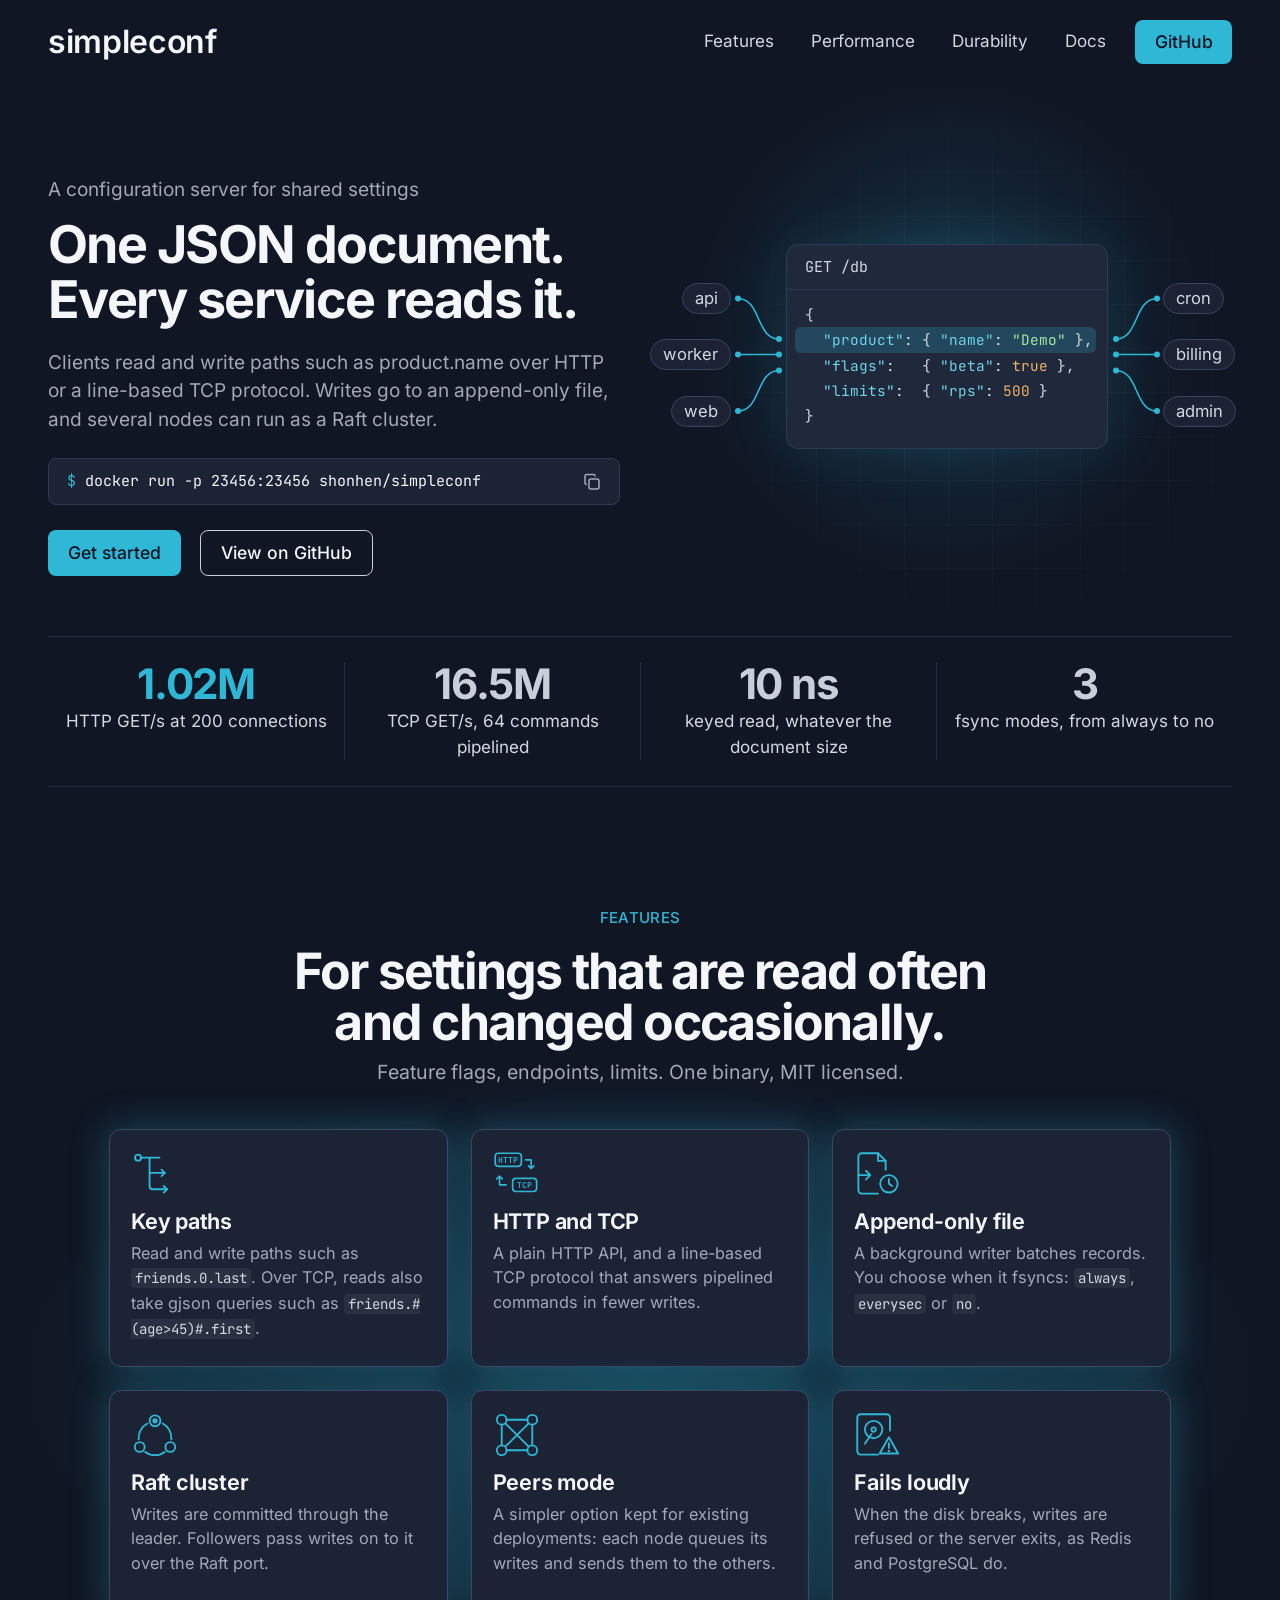
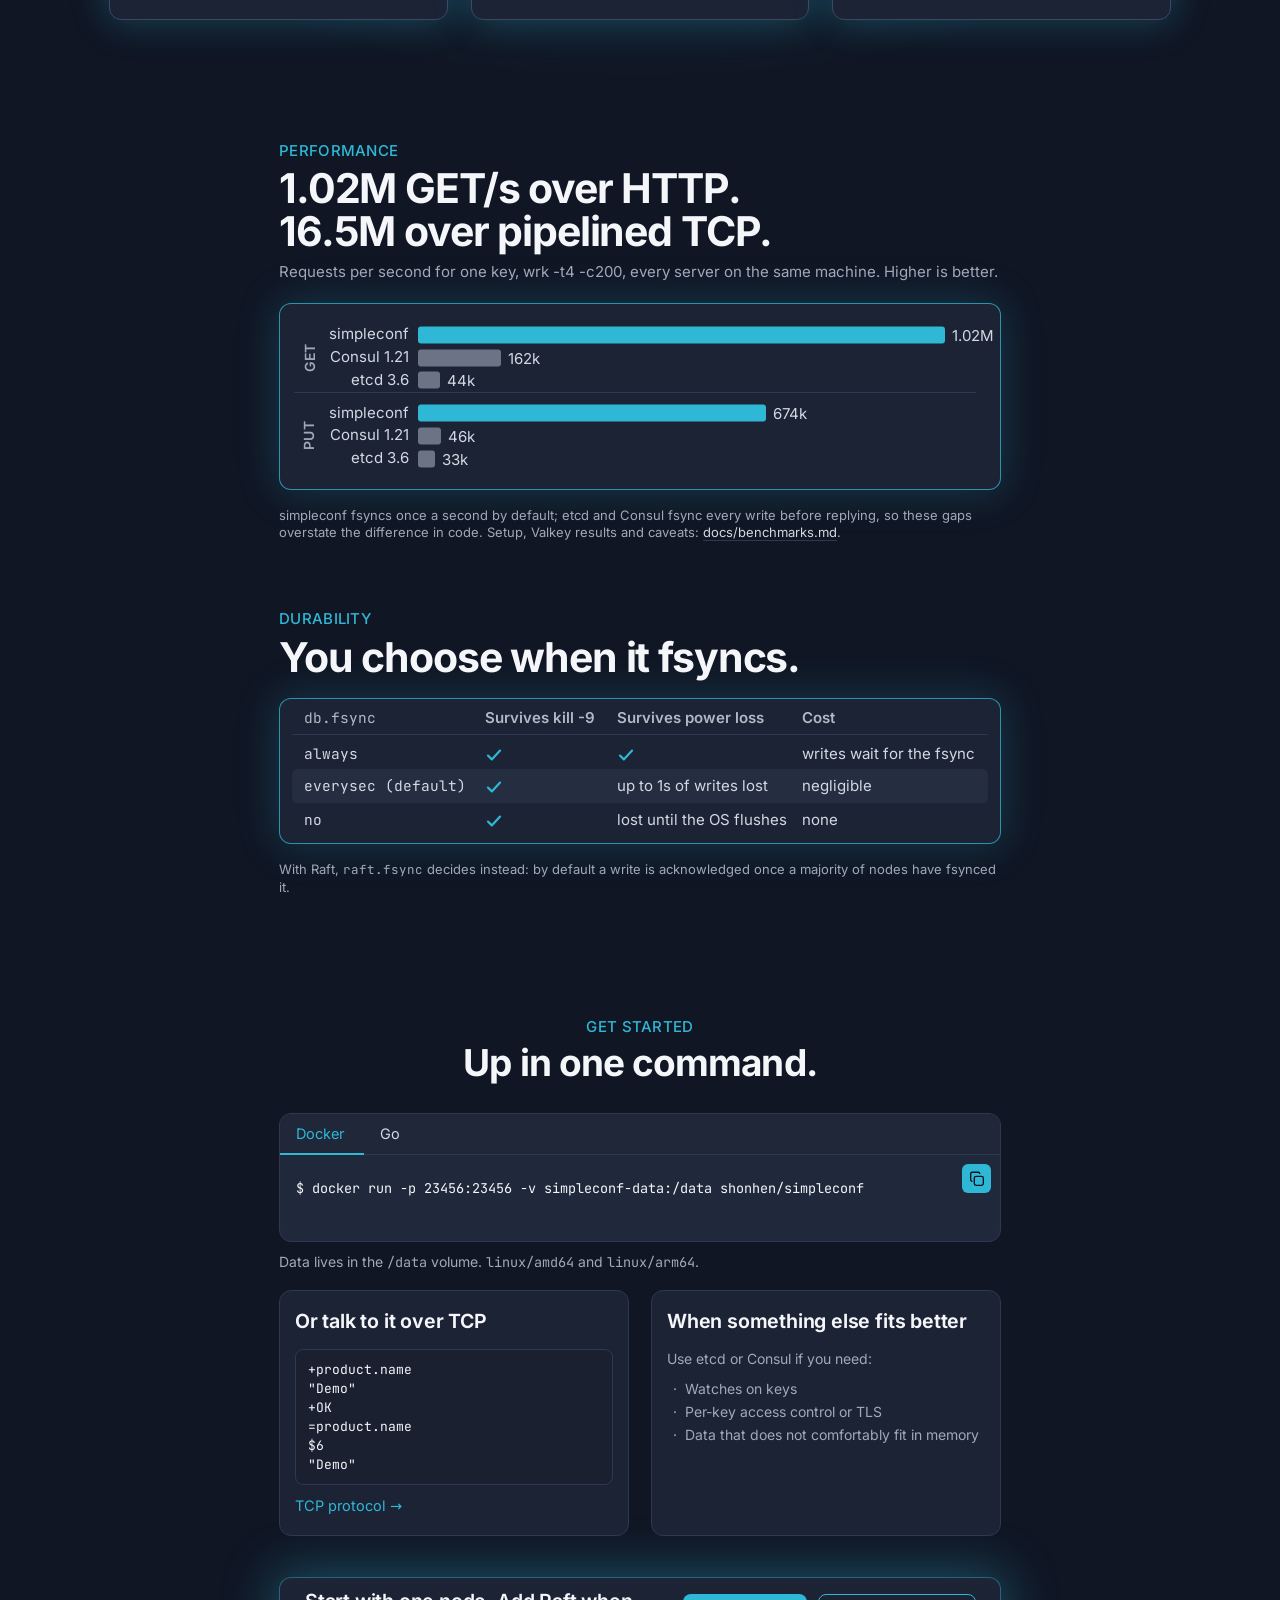
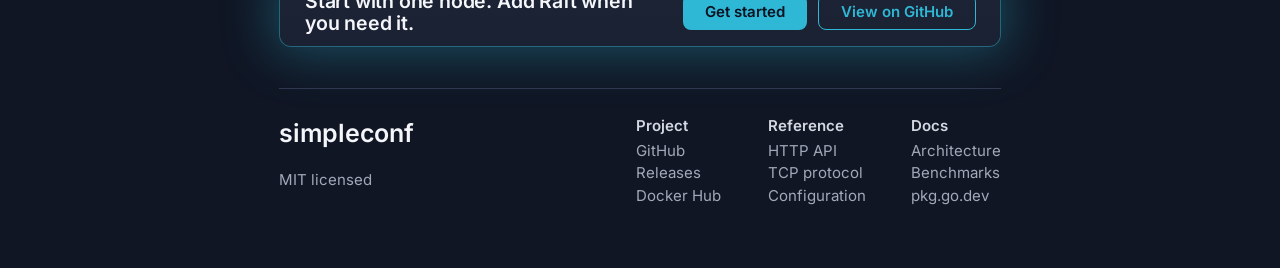
==== site/index.html @ 0ac065d5 "docs: add a project site on GitHub Pages site/ holds a static landing page: a hero showing services " ====
<!doctype html>
<html lang="en">
<head>
<meta charset="utf-8">
<meta name="viewport" content="width=device-width, initial-scale=1">
<title>simpleconf: one JSON document every service reads</title>
<meta name="description" content="A configuration server in Go. It holds one JSON document that clients read and write by key path over HTTP or a line-based TCP protocol, with an append-only file and an optional Raft cluster.">
<link rel="canonical" href="https://shaunlee.github.io/simpleconf/">
<meta property="og:type" content="website">
<meta property="og:title" content="simpleconf: one JSON document every service reads">
<meta property="og:description" content="A configuration server in Go: one JSON document, read and written by key path over HTTP or TCP.">
<meta property="og:url" content="https://shaunlee.github.io/simpleconf/">
<meta name="twitter:card" content="summary">
<meta name="theme-color" content="#101624">
<meta name="color-scheme" content="dark">
<link rel="icon" href="favicon.svg" type="image/svg+xml">
<link rel="preload" href="fonts/inter-latin-var.woff2" as="font" type="font/woff2" crossorigin>
<link rel="stylesheet" href="style.css">
</head>
<body>

<svg width="0" height="0" style="position:absolute" aria-hidden="true">
  <symbol id="copy" viewBox="0 0 20 20">
    <rect x="7" y="7" width="10" height="10" rx="2" fill="none" stroke="currentColor" stroke-width="1.5"/>
    <path d="M13 4.5V4a1.5 1.5 0 0 0-1.5-1.5h-7A1.5 1.5 0 0 0 3 4v7a1.5 1.5 0 0 0 1.5 1.5H5" fill="none" stroke="currentColor" stroke-width="1.5"/>
  </symbol>
  <symbol id="check" viewBox="0 0 20 20">
    <path d="m4.5 10.5 3.5 3.5 7.5-8" fill="none" stroke="currentColor" stroke-width="2" stroke-linecap="round" stroke-linejoin="round"/>
  </symbol>
</svg>

<header class="nav">
  <div class="container nav-inner">
    <a class="brand" href="./">simpleconf</a>
    <nav aria-label="Main">
      <a href="#features">Features</a>
      <a href="#performance">Performance</a>
      <a href="#durability">Durability</a>
      <a href="https://github.com/shaunlee/simpleconf#readme">Docs</a>
      <a class="btn btn-primary btn-sm" href="https://github.com/shaunlee/simpleconf">GitHub</a>
    </nav>
  </div>
</header>

<main>

<section class="hero">
  <div class="hero-grid" aria-hidden="true"></div>
  <div class="container hero-inner">
    <div class="hero-copy">
      <p class="hero-eyebrow">A configuration server for shared settings</p>
      <h1>One JSON document.<br>Every service reads it.</h1>
      <p class="hero-lede">Clients read and write paths such as product.name over HTTP or a line-based TCP protocol. Writes go to an append-only file, and several nodes can run as a Raft cluster.</p>
      <div class="chip">
        <code><span class="prompt">$</span> <span id="cmd-run">docker run -p 23456:23456 shonhen/simpleconf</span></code>
        <button class="copy" type="button" data-copy="cmd-run" aria-label="Copy the docker command"><svg><use href="#copy"/></svg></button>
      </div>
      <div class="actions">
        <a class="btn btn-primary" href="#get-started">Get started</a>
        <a class="btn btn-secondary" href="https://github.com/shaunlee/simpleconf">View on GitHub</a>
      </div>
    </div>

    <div class="doc-visual" role="img" aria-label="Six services, api, worker, web, cron, billing and admin, all reading the same JSON document returned by GET /db">
      <svg class="wires" viewBox="0 0 569 240" aria-hidden="true">
        <g fill="none" stroke="currentColor" stroke-width="1.6">
          <path d="M75 69.5C98 69.5 93 110 116 110"/>
          <path d="M75 125.5H116"/>
          <path d="M75 182C98 182 93 141.5 116 141.5"/>
          <path d="M494 69.5C471 69.5 476 110 453 110"/>
          <path d="M494 125.5H453"/>
          <path d="M494 182C471 182 476 141.5 453 141.5"/>
        </g>
        <g fill="currentColor">
          <circle cx="75" cy="69.5" r="3"/><circle cx="75" cy="125.5" r="3"/><circle cx="75" cy="182" r="3"/>
          <circle cx="116" cy="110" r="3"/><circle cx="116" cy="125.5" r="3"/><circle cx="116" cy="141.5" r="3"/>
          <circle cx="494" cy="69.5" r="3"/><circle cx="494" cy="125.5" r="3"/><circle cx="494" cy="182" r="3"/>
          <circle cx="453" cy="110" r="3"/><circle cx="453" cy="125.5" r="3"/><circle cx="453" cy="141.5" r="3"/>
        </g>
      </svg>
      <div class="doc" aria-hidden="true">
        <div class="doc-title">GET /db</div>
<pre class="doc-body">{
<span class="hl">  <span class="k">"product"</span>: { <span class="k">"name"</span>: <span class="s">"Demo"</span> },</span>
  <span class="k">"flags"</span>:   { <span class="k">"beta"</span>: <span class="n">true</span> },
  <span class="k">"limits"</span>:  { <span class="k">"rps"</span>: <span class="n">500</span> }
}</pre>
      </div>
      <span class="pill l" style="top:54px" aria-hidden="true">api</span>
      <span class="pill l" style="top:110px" aria-hidden="true">worker</span>
      <span class="pill l" style="top:166.5px" aria-hidden="true">web</span>
      <span class="pill r" style="top:54px" aria-hidden="true">cron</span>
      <span class="pill r" style="top:110px" aria-hidden="true">billing</span>
      <span class="pill r" style="top:166.5px" aria-hidden="true">admin</span>
    </div>
  </div>
  <div class="container">
    <dl class="stats">
      <div><dt class="accent">1.02M</dt><dd>HTTP GET/s at 200 connections</dd></div>
      <div><dt>16.5M</dt><dd>TCP GET/s, 64 commands pipelined</dd></div>
      <div><dt>10 ns</dt><dd>keyed read, whatever the document size</dd></div>
      <div><dt>3</dt><dd>fsync modes, from always to no</dd></div>
    </dl>
  </div>
</section>

<section class="section" id="features">
  <div class="container wide">
    <header class="section-head center">
      <p class="eyebrow">Features</p>
      <h2>For settings that are read often<br>and changed occasionally.</h2>
      <p class="sub">Feature flags, endpoints, limits. One binary, MIT licensed.</p>
    </header>
    <ul class="features">
      <li class="card">
        <svg class="icon" viewBox="0 0 44 44" aria-hidden="true"><g fill="none" stroke="currentColor" stroke-width="1.7" stroke-linecap="round" stroke-linejoin="round"><circle cx="6.5" cy="7" r="2.8"/><path d="M9.3 7H26M17 7v26c0 2 1 3 3 3h13M17 21h14"/><path d="m28 18 3 3-3 3M30 33l3 3-3 3"/></g></svg>
        <h3>Key paths</h3>
        <p>Read and write paths such as <code>friends.0.last</code>. Over TCP, reads also take gjson queries such as <code>friends.#(age&gt;45)#.first</code>.</p>
      </li>
      <li class="card">
        <svg class="icon" viewBox="0 0 44 44" aria-hidden="true"><g fill="none" stroke="currentColor" stroke-width="1.5" stroke-linecap="round" stroke-linejoin="round"><rect x="2" y="3" width="24" height="12" rx="3"/><rect x="18" y="26" width="22" height="12" rx="3"/><path d="M30 9h5v8M32.5 14.5 35 17l2.5-2.5M12 32H6v-8M3.5 26.5 6 24l2.5 2.5"/></g><g fill="currentColor" font-family="JetBrains Mono, monospace" font-size="7.4" font-weight="600" text-anchor="middle"><text x="14" y="11.7">HTTP</text><text x="29" y="34.7">TCP</text></g></svg>
        <h3>HTTP and TCP</h3>
        <p>A plain HTTP API, and a line-based TCP protocol that answers pipelined commands in fewer writes.</p>
      </li>
      <li class="card">
        <svg class="icon" viewBox="0 0 44 44" aria-hidden="true"><g fill="none" stroke="currentColor" stroke-width="1.7" stroke-linecap="round" stroke-linejoin="round"><path d="M22 40H7a3 3 0 0 1-3-3V6a3 3 0 0 1 3-3h15l7 7v8"/><path d="M22 3v7h7"/><path d="M4 23h11M11 19l4 4-4 4"/><circle cx="32" cy="31" r="8"/><path d="M32 26.5V31l3 2"/></g></svg>
        <h3>Append-only file</h3>
        <p>A background writer batches records. You choose when it fsyncs: <code>always</code>, <code>everysec</code> or <code>no</code>.</p>
      </li>
      <li class="card">
        <svg class="icon" viewBox="0 0 44 44" aria-hidden="true"><g fill="none" stroke="currentColor" stroke-width="1.7" stroke-linecap="round" stroke-linejoin="round"><circle cx="22" cy="9" r="5"/><circle cx="8" cy="33" r="4.5"/><circle cx="36" cy="33" r="4.5"/><path d="M15 11.5A15 15 0 0 0 7 26M29 11.5A15 15 0 0 1 37 26M13 37.5a15 15 0 0 0 18 0"/></g><circle cx="22" cy="9" r="2.4" fill="currentColor"/></svg>
        <h3>Raft cluster</h3>
        <p>Writes are committed through the leader. Followers pass writes on to it over the Raft port.</p>
      </li>
      <li class="card">
        <svg class="icon" viewBox="0 0 44 44" aria-hidden="true"><g fill="none" stroke="currentColor" stroke-width="1.7" stroke-linecap="round" stroke-linejoin="round"><circle cx="8" cy="8" r="4.5"/><circle cx="36" cy="8" r="4.5"/><circle cx="8" cy="36" r="4.5"/><circle cx="36" cy="36" r="4.5"/><path d="M12.5 8h19M12.5 36h19M8 12.5v19M36 12.5v19M11.5 11.5l21 21M32.5 11.5l-21 21"/></g></svg>
        <h3>Peers mode</h3>
        <p>A simpler option kept for existing deployments: each node queues its writes and sends them to the others.</p>
      </li>
      <li class="card">
        <svg class="icon" viewBox="0 0 44 44" aria-hidden="true"><g fill="none" stroke="currentColor" stroke-width="1.7" stroke-linecap="round" stroke-linejoin="round"><path d="M22 40H6a3 3 0 0 1-3-3V6a3 3 0 0 1 3-3h24a3 3 0 0 1 3 3v12"/><circle cx="18" cy="17" r="8"/><circle cx="18" cy="17" r="2"/><path d="m16 21-6 9"/><path d="M32 24 23.5 39h17Z"/><path d="M32 29.5v4.5"/></g><circle cx="32" cy="36.6" r="1.1" fill="currentColor"/></svg>
        <h3>Fails loudly</h3>
        <p>When the disk breaks, writes are refused or the server exits, as Redis and PostgreSQL do.</p>
      </li>
    </ul>
  </div>
</section>

<section class="section" id="performance">
  <div class="container narrow">
    <header class="section-head">
      <p class="eyebrow">Performance</p>
      <h2>1.02M GET/s over HTTP.<br>16.5M over pipelined TCP.</h2>
      <p class="sub">Requests per second for one key, wrk -t4 -c200, every server on the same machine. Higher is better.</p>
    </header>
    <figure class="chart">
      <table class="bars">
        <caption class="sr-only">HTTP requests per second for one key, wrk -t4 -c200</caption>
        <thead class="sr-only"><tr><th>Operation</th><th>Server</th><th>Requests per second</th></tr></thead>
        <tbody>
          <tr style="--v:1020"><th class="group" rowspan="3" scope="rowgroup"><span>GET</span></th><th scope="row">simpleconf</th><td class="track"><span class="bar ours"></span><span class="val">1.02M</span></td></tr>
          <tr style="--v:162"><th scope="row">Consul 1.21</th><td class="track"><span class="bar"></span><span class="val">162k</span></td></tr>
          <tr style="--v:44"><th scope="row">etcd 3.6</th><td class="track"><span class="bar"></span><span class="val">44k</span></td></tr>
        </tbody>
        <tbody>
          <tr style="--v:674"><th class="group" rowspan="3" scope="rowgroup"><span>PUT</span></th><th scope="row">simpleconf</th><td class="track"><span class="bar ours"></span><span class="val">674k</span></td></tr>
          <tr style="--v:46"><th scope="row">Consul 1.21</th><td class="track"><span class="bar"></span><span class="val">46k</span></td></tr>
          <tr style="--v:33"><th scope="row">etcd 3.6</th><td class="track"><span class="bar"></span><span class="val">33k</span></td></tr>
        </tbody>
      </table>
    </figure>
    <p class="footnote">simpleconf fsyncs once a second by default; etcd and Consul fsync every write before replying, so these gaps overstate the difference in code. Setup, Valkey results and caveats: <a href="https://github.com/shaunlee/simpleconf/blob/main/docs/benchmarks.md">docs/benchmarks.md</a>.</p>
  </div>
</section>

<section class="section" id="durability">
  <div class="container narrow">
    <header class="section-head">
      <p class="eyebrow">Durability</p>
      <h2>You choose when it fsyncs.</h2>
    </header>
    <div class="fsync-wrap">
      <table class="fsync">
        <colgroup><col style="width:26%"><col style="width:19%"><col style="width:26.5%"><col></colgroup>
        <thead><tr><th scope="col"><code>db.fsync</code></th><th scope="col">Survives kill -9</th><th scope="col">Survives power loss</th><th scope="col">Cost</th></tr></thead>
        <tbody>
          <tr><th scope="row"><code>always</code></th><td><svg class="tick" role="img" aria-label="yes"><use href="#check"/></svg></td><td><svg class="tick" role="img" aria-label="yes"><use href="#check"/></svg></td><td>writes wait for the fsync</td></tr>
          <tr class="default"><th scope="row"><code>everysec (default)</code></th><td><svg class="tick" role="img" aria-label="yes"><use href="#check"/></svg></td><td>up to 1s of writes lost</td><td>negligible</td></tr>
          <tr><th scope="row"><code>no</code></th><td><svg class="tick" role="img" aria-label="yes"><use href="#check"/></svg></td><td>lost until the OS flushes</td><td>none</td></tr>
        </tbody>
      </table>
    </div>
    <p class="footnote">With Raft, <code>raft.fsync</code> decides instead: by default a write is acknowledged once a majority of nodes have fsynced it.</p>
  </div>
</section>

<section class="section" id="get-started">
  <div class="container narrow">
    <header class="section-head center">
      <p class="eyebrow">Get started</p>
      <h2>Up in one command.</h2>
    </header>

    <div class="code-panel" data-tabs>
      <div class="tabs" role="tablist" aria-label="Install method">
        <button role="tab" type="button" id="tab-docker" aria-controls="pane-docker" aria-selected="true">Docker</button>
        <button role="tab" type="button" id="tab-go" aria-controls="pane-go" aria-selected="false" tabindex="-1">Go</button>
      </div>
      <button class="copy copy-solid" type="button" data-copy-active aria-label="Copy the commands"><svg><use href="#copy"/></svg></button>
      <div class="pane" role="tabpanel" id="pane-docker" aria-labelledby="tab-docker">
<pre><code data-cmd>$ docker run -p 23456:23456 -v simpleconf-data:/data shonhen/simpleconf</code></pre>
      </div>
      <div class="pane" role="tabpanel" id="pane-go" aria-labelledby="tab-go" hidden>
<pre><code data-cmd>$ go install github.com/shaunlee/simpleconf/cmd/simpleconf@latest
$ DB_DIR=./data simpleconf</code></pre>
      </div>
    </div>
    <p class="panel-note" data-note="pane-docker">Data lives in the <code>/data</code> volume. <code>linux/amd64</code> and <code>linux/arm64</code>.</p>
    <p class="panel-note" data-note="pane-go" hidden>Go 1.25 or later. HTTP listens on <code>:23456</code>.</p>

    <div class="pair">
      <div class="card card-flat">
        <h3>Or talk to it over TCP</h3>
<pre class="snippet" aria-label="A TCP session: set product.name to Demo, then read it back">+product.name
"Demo"
+OK
=product.name
$6
"Demo"</pre>
        <a class="link" href="https://github.com/shaunlee/simpleconf#tcp-protocol">TCP protocol <span aria-hidden="true">→</span></a>
      </div>
      <div class="card card-flat">
        <h3>When something else fits better</h3>
        <p>Use etcd or Consul if you need:</p>
        <ul class="dots">
          <li>Watches on keys</li>
          <li>Per-key access control or TLS</li>
          <li>Data that does not comfortably fit in memory</li>
        </ul>
      </div>
    </div>

    <div class="cta">
      <h2>Start with one node. Add Raft when you need it.</h2>
      <div class="actions">
        <a class="btn btn-primary" href="#get-started">Get started</a>
        <a class="btn btn-outline" href="https://github.com/shaunlee/simpleconf">View on GitHub</a>
      </div>
    </div>
  </div>
</section>

</main>

<footer class="footer">
  <div class="container narrow"><div class="footer-inner">
    <div class="footer-brand">
      <a class="brand" href="./">simpleconf</a>
      <p>MIT licensed</p>
    </div>
    <nav class="footer-cols" aria-label="Footer">
      <div><h4>Project</h4><a href="https://github.com/shaunlee/simpleconf">GitHub</a><a href="https://github.com/shaunlee/simpleconf/releases">Releases</a><a href="https://hub.docker.com/r/shonhen/simpleconf">Docker Hub</a></div>
      <div><h4>Reference</h4><a href="https://github.com/shaunlee/simpleconf#http-api">HTTP API</a><a href="https://github.com/shaunlee/simpleconf#tcp-protocol">TCP protocol</a><a href="https://github.com/shaunlee/simpleconf#configuration">Configuration</a></div>
      <div><h4>Docs</h4><a href="https://github.com/shaunlee/simpleconf/blob/main/docs/ARCHITECTURE.md">Architecture</a><a href="https://github.com/shaunlee/simpleconf/blob/main/docs/benchmarks.md">Benchmarks</a><a href="https://pkg.go.dev/github.com/shaunlee/simpleconf">pkg.go.dev</a></div>
    </nav>
  </div></div>
</footer>

<script>
(() => {
  const copy = async (btn, text) => {
    try { await navigator.clipboard.writeText(text); } catch { return; }
    btn.classList.add('done');
    setTimeout(() => btn.classList.remove('done'), 1200);
  };
  // The leading "$ " is presentation only; copy the commands themselves.
  const commands = el => el.textContent.split('\n').map(l => l.replace(/^\$ /, '')).join('\n').trim();

  document.querySelectorAll('[data-copy]').forEach(btn => btn.addEventListener('click', () =>
    copy(btn, document.getElementById(btn.dataset.copy).textContent)));

  const panel = document.querySelector('[data-tabs]');
  const tabs = [...panel.querySelectorAll('[role=tab]')];
  const select = tab => tabs.forEach(t => {
    const on = t === tab, id = t.getAttribute('aria-controls');
    t.setAttribute('aria-selected', on);
    t.tabIndex = on ? 0 : -1;
    document.getElementById(id).hidden = !on;
    document.querySelector(`[data-note="${id}"]`).hidden = !on;
  });
  tabs.forEach((t, i) => {
    t.addEventListener('click', () => select(t));
    t.addEventListener('keydown', e => {
      const d = e.key === 'ArrowRight' ? 1 : e.key === 'ArrowLeft' ? -1 : 0;
      if (d) { const n = tabs[(i + d + tabs.length) % tabs.length]; n.focus(); select(n); }
    });
  });
  panel.querySelector('[data-copy-active]').addEventListener('click', e =>
    copy(e.currentTarget, commands(panel.querySelector('[role=tabpanel]:not([hidden]) [data-cmd]'))));
})();
</script>
</body>
</html>
---- site/style.css ----
@font-face {
  font-family: "Inter";
  src: url("fonts/inter-latin-var.woff2") format("woff2");
  font-weight: 100 900;
  font-display: swap;
}
@font-face {
  font-family: "JetBrains Mono";
  src: url("fonts/jetbrains-mono-latin-var.woff2") format("woff2");
  font-weight: 100 800;
  font-display: swap;
}

:root {
  --bg: #101624;
  --panel: #1c2335;
  --panel-2: #20283b;
  --line: #232c40;
  --line-strong: #2e3850;
  --fg: #f4f6fa;
  --text: #d3d8e2;
  --muted: #a1a9b8;
  --accent: #2fb8d6;
  --accent-hover: #4cc6e1;
  /* Labels on the accent fill are dark: white on this cyan is only 2.6:1. */
  --on-accent: #0b1220;
  --other-bar: #6b7385;
  --sans: "Inter", system-ui, -apple-system, "Segoe UI", sans-serif;
  --mono: "JetBrains Mono", ui-monospace, "SF Mono", Menlo, monospace;
  --radius: 12px;
}

*, *::before, *::after { box-sizing: border-box; }
html { -webkit-text-size-adjust: 100%; scroll-behavior: smooth; }
body {
  margin: 0;
  background: var(--bg);
  color: var(--text);
  font: 400 17px/1.5 var(--sans);
  -webkit-font-smoothing: antialiased;
  -moz-osx-font-smoothing: grayscale;
}
/* Glows reach past the viewport edge; clip them without creating a scroll container. */
.hero, .section, .footer { overflow-x: clip; }
a { color: inherit; text-decoration: none; }
h1, h2, h3, h4 { color: var(--fg); margin: 0; }
p { margin: 0; }
code, pre { font-family: var(--mono); font-variant-ligatures: none; font-feature-settings: "calt" 0, "liga" 0; }
button { font: inherit; color: inherit; }
:focus-visible { outline: 2px solid var(--accent); outline-offset: 3px; border-radius: 4px; }

.sr-only {
  position: absolute; width: 1px; height: 1px; padding: 0; margin: -1px;
  overflow: hidden; clip: rect(0 0 0 0); white-space: nowrap; border: 0;
}

.container { width: 100%; max-width: calc(1184px + 48px); margin: 0 auto; padding: 0 24px; }
.container.wide { max-width: calc(1062px + 48px); }
.container.narrow { max-width: calc(722px + 48px); }

/* Buttons */
.btn {
  display: inline-flex; align-items: center; justify-content: center;
  height: 46px; padding: 0 20px; border-radius: 8px;
  font-weight: 500; font-size: 17.5px; white-space: nowrap;
  transition: background-color .15s, border-color .15s, color .15s;
}
.btn-sm { height: 44px; padding: 0 19.5px; font-size: 17.5px; }
.btn-primary { background: var(--accent); color: var(--on-accent); }
.btn-primary:hover { background: var(--accent-hover); }
.btn-secondary { color: var(--fg); border: 1px solid #c9ced8; }
.btn-secondary:hover { background: rgba(255,255,255,.06); }
.btn-outline { color: var(--accent); border: 1px solid var(--accent); }
.btn-outline:hover { background: rgba(47,184,214,.1); }

/* Navigation */
.nav { position: relative; z-index: 2; }
.nav-inner { display: flex; align-items: center; justify-content: space-between; height: 84px; }
.brand { color: var(--fg); font-weight: 600; font-size: 32px; letter-spacing: -0.01em; }
.nav nav { display: flex; align-items: center; gap: 37px; }
.nav nav a:not(.btn) { color: var(--text); font-size: 17px; transition: color .15s; }
.nav nav a:not(.btn):hover { color: var(--fg); }
.nav nav .btn { margin-left: -8px; }

/* Hero */
.hero { position: relative; padding-top: 93px; }
.hero-grid {
  position: absolute; inset: 0 0 auto auto; width: 50%; height: 640px; pointer-events: none;
  background-image:
    linear-gradient(to right, rgba(255,255,255,.03) 1px, transparent 1px),
    linear-gradient(to bottom, rgba(255,255,255,.03) 1px, transparent 1px);
  background-size: 44px 44px;
  -webkit-mask-image: radial-gradient(ellipse 70% 65% at 55% 45%, #000 20%, transparent 75%);
          mask-image: radial-gradient(ellipse 70% 65% at 55% 45%, #000 20%, transparent 75%);
}
.hero-inner { position: relative; display: grid; grid-template-columns: minmax(0, 1fr) 569px; gap: 41px; align-items: start; }
.hero-eyebrow { color: var(--muted); font-size: 19px; line-height: 1.4; }
.hero h1 { font-size: 52px; line-height: 55px; font-weight: 700; letter-spacing: -0.03em; margin: 13px 0 22px; }
.hero-lede { color: var(--muted); font-size: 19px; line-height: 28.5px; max-width: 586px; }

.chip {
  display: flex; align-items: center; justify-content: space-between; gap: 16px;
  width: 572px; max-width: 100%; height: 47px; margin-top: 24px; padding: 0 12px 0 18px;
  background: #1c2335; border: 1px solid var(--line-strong); border-radius: 8px;
}
.chip code { font-size: 15px; color: var(--fg); white-space: nowrap; overflow-x: auto; scrollbar-width: none; }
.prompt { color: var(--accent); }
.copy {
  display: inline-grid; place-items: center; width: 30px; height: 30px; padding: 0; flex: none;
  background: none; border: 0; border-radius: 6px; color: var(--muted); cursor: pointer;
}
.copy svg { width: 20px; height: 20px; }
.copy:hover { color: var(--fg); background: rgba(255,255,255,.06); }
.copy.done { color: var(--accent); }
.actions { display: flex; flex-wrap: wrap; gap: 19px; margin-top: 25px; }

/* Hero visual: the document and the services reading it */
.doc-visual { position: relative; width: 569px; height: 240px; margin-top: 52px; color: var(--accent); }
.doc-visual::before {
  content: ""; position: absolute; left: 30px; right: 30px; top: -150px; bottom: -110px; z-index: -1;
  background: radial-gradient(closest-side, rgba(47,184,214,.26), rgba(47,184,214,.07) 60%, transparent);
}
.wires { position: absolute; inset: 0; width: 569px; height: 240px; overflow: visible; }
.doc {
  position: absolute; left: 123px; top: 15px; width: 322px; height: 205px;
  background: var(--panel-2); border: 1px solid #2e3b55; border-radius: var(--radius);
  box-shadow: 0 0 60px rgba(47,184,214,.12);
}
.doc-title { height: 45px; padding: 0 18px; display: flex; align-items: center; font: 400 15px var(--mono); color: var(--text); border-bottom: 1px solid #2b3550; }
.doc-body { margin: 0; padding: 12px 0 0 18px; font-size: 14.4px; line-height: 25.3px; color: var(--text); white-space: pre; }
.doc-body .hl { display: inline-block; margin: 0 0 0 -10px; padding: 0 10px; width: 301px; border-radius: 6px; background: rgba(47,184,214,.22); }
.doc-body .k { color: #6fd3ea; }
.doc-body .s { color: #a5e8a0; }
.doc-body .n { color: #f0b46a; }
.pill {
  position: absolute; height: 31px; padding: 0 12px; display: flex; align-items: center;
  font-size: 16.5px; color: var(--text); background: #1c2233; border: 1px solid #384360; border-radius: 999px;
}
.pill.l { right: calc(569px - 68px); }
.pill.r { left: 500px; }

.stats {
  display: grid; grid-template-columns: repeat(4, 1fr); margin: 60px 0 0;
  border-top: 1px solid var(--line); border-bottom: 1px solid var(--line);
  padding: 26px 0 26px;
}
.stats div { text-align: center; padding: 0 10px; }
.stats div + div { border-left: 1px solid var(--line); }
.stats dt { font-size: 42px; font-weight: 700; line-height: 1; color: #c9cedb; letter-spacing: -0.03em; }
.stats dt.accent { color: var(--accent); }
.stats dd { margin: 3px 0 0; color: var(--text); font-size: 17px; line-height: 26px; }

/* Sections */
.section { padding: 120px 0 0; }
.section-head { margin-bottom: 20px; }
.section-head.center { text-align: center; margin-bottom: 42px; }
#get-started .section-head.center { margin-bottom: 30px; }
#get-started .section-head.center h2 { font-size: 37px; line-height: 40px; letter-spacing: -0.025em; margin-top: 5px; }
.eyebrow { color: var(--accent); font-weight: 500; font-size: 15px; text-transform: uppercase; letter-spacing: .02em; }
.section h2 { font-size: 41px; line-height: 42.3px; font-weight: 700; letter-spacing: -0.028em; margin-top: 5px; }
.section-head.center h2 { font-size: 50px; line-height: 51px; letter-spacing: -0.035em; margin-top: 16px; }
.sub { color: var(--muted); font-size: 15px; margin-top: 8.5px; }
.section-head.center .sub { font-size: 19.5px; margin-top: 10px; }

/* Feature cards */
.card { background: var(--panel); border: 1px solid var(--line-strong); border-radius: var(--radius); padding: 20px 21px 24px; }
.features .card { border-color: #3a4864; box-shadow: 0 0 36px 2px rgba(47,184,214,.28); }
.card h3 { font-size: 21.5px; font-weight: 650; letter-spacing: -0.01em; }
.card p { color: var(--muted); font-size: 16.2px; line-height: 24.6px; margin-top: 3px; }
.card p code { font-size: 14px; color: var(--text); background: rgba(255,255,255,.06); border-radius: 4px; padding: 1px 4px; }
.features { list-style: none; margin: 0; padding: 0; display: grid; grid-template-columns: repeat(3, 1fr); gap: 23px; position: relative; }
.features::before {
  content: ""; position: absolute; inset: -60px -90px; z-index: -1;
  background: radial-gradient(closest-side, rgba(47,184,214,.22), transparent);
}
.features .card { min-height: 230px; }
.features .icon { width: 48px; height: 48px; color: var(--accent); display: block; margin: 0 0 7.5px; }

/* Bar chart */
.chart { margin: 0; background: var(--panel); border: 1px solid rgba(47,184,214,.75); border-radius: var(--radius); padding: 19px 24px 19px 14px; box-shadow: 0 0 40px 2px rgba(47,184,214,.22); }
.bars { --max: 1080; width: 100%; border-collapse: collapse; }
.bars tbody + tbody tr:first-child > * { border-top: 1px solid var(--line-strong); padding-top: 9px; }
.bars tbody + tbody tr:first-child .track > span { margin-top: 4.5px; }
.bars tbody:first-child tr:last-child > * { padding-bottom: 9px; }
.bars th.group { width: 28px; padding: 0; color: var(--muted); font-weight: 600; font-size: 14px; letter-spacing: .04em; }
.bars th.group span { display: inline-block; transform: rotate(-90deg); }
.bars th[scope=row] { width: 94px; text-align: right; font-weight: 400; font-size: 15px; color: var(--text); padding: 0 9px 0 0; white-space: nowrap; height: 23px; }
.bars td { padding: 0; }
.track { position: relative; }
.track > span { position: absolute; top: 50%; transform: translateY(-50%); }
.bar { left: 0; height: 17px; width: calc(var(--v) / var(--max) * 100%); background: var(--other-bar); border-radius: 3px; }
.bar.ours { background: var(--accent); }
.val { left: calc(var(--v) / var(--max) * 100% + 7px); font-size: 15px; line-height: 1; color: var(--text); }
.footnote { color: var(--muted); font-size: 13px; line-height: 16.7px; margin-top: 17px; }
.footnote code { font-size: 12.5px; }
.footnote a, .panel-note a { color: var(--text); text-decoration: underline; text-decoration-color: var(--line-strong); text-underline-offset: 3px; }
.footnote a:hover, .panel-note a:hover { text-decoration-color: var(--accent); }

/* Durability table */
#durability { padding-top: 68px; }
.fsync-wrap { background: var(--panel); border: 1px solid rgba(47,184,214,.75); border-radius: var(--radius); padding: 0 12px 6px; box-shadow: 0 0 40px 2px rgba(47,184,214,.22); }
.fsync { width: 100%; border-collapse: separate; border-spacing: 0; table-layout: fixed; font-size: 15px; }
.fsync th, .fsync td { height: 34px; padding: 0 0 0 12px; text-align: left; font-weight: 400; color: var(--text); }
.fsync thead th { height: 36px; color: #b1b8c6; font-weight: 600; border-bottom: 1px solid var(--line-strong); padding-top: 4px; }
.fsync thead th code { font-weight: 400; }
.fsync code { font-size: 14.5px; }
.fsync tbody tr:first-child > * { padding-top: 4px; }
.fsync tr.default > * { background: #252d41; }
.fsync tr.default > :first-child { border-radius: 6px 0 0 6px; }
.fsync tr.default > :last-child { border-radius: 0 6px 6px 0; }
.tick { width: 22px; height: 22px; color: var(--accent); vertical-align: middle; margin-left: -2px; }

/* Get started */
.code-panel { position: relative; background: var(--panel-2); border: 1px solid var(--line-strong); border-radius: var(--radius); overflow: hidden; }
.tabs { display: flex; align-items: stretch; height: 41px; padding: 0 0 0 0; border-bottom: 1px solid var(--line-strong); background: #1f2739; }
.tabs [role=tab] { background: none; border: 0; padding: 0 16px; font-size: 14.5px; color: var(--text); cursor: pointer; border-bottom: 2px solid transparent; margin-bottom: -1px; }
.tabs [role=tab]:first-child { padding: 0 20px 0 16px; }
.tabs [role=tab]:hover { color: var(--fg); }
.tabs [role=tab][aria-selected=true] { color: var(--accent); border-bottom-color: var(--accent); }
.copy-solid { position: absolute; right: 9px; top: 50px; width: 29px; height: 29px; background: var(--accent); color: var(--on-accent); }
.copy-solid svg { width: 18px; height: 18px; }
.copy-solid:hover { background: var(--accent-hover); color: var(--on-accent); }
.copy-solid.done { color: var(--on-accent); background: #7fdcef; }
.pane { padding: 23px 50px 24px 16px; min-height: 86px; }
.pane pre { margin: 0; font-size: 13.5px; line-height: 21px; color: var(--fg); overflow-x: auto; }
.panel-note { color: var(--muted); font-size: 14px; margin-top: 9px; }
.panel-note code { font-size: 13.5px; }
.link { color: var(--accent); font-weight: 400; }
.link:hover { text-decoration: underline; text-underline-offset: 3px; }

.pair { display: grid; grid-template-columns: 1fr 1fr; gap: 22px; margin-top: 18px; }
.card-flat { padding: 16px 15px 17px; }
.card-flat h3 { font-size: 19.5px; }
.card-flat p { color: var(--muted); font-size: 14px; line-height: 1.4; margin-top: 12px; }
.snippet { margin: 12px 0 0; padding: 10px 12px; background: #1a2030; border: 1px solid var(--line-strong); border-radius: 8px; font-size: 13px; line-height: 19px; color: var(--fg); }
.card-flat .link { display: inline-block; margin-top: 10px; font-size: 14.5px; }
.dots { margin: 10px 0 0; padding-left: 18px; color: var(--muted); font-size: 14px; line-height: 22.7px; list-style: "·  "; }
.dots li::marker { color: var(--muted); }

.cta {
  display: flex; align-items: center; justify-content: space-between; gap: 24px;
  margin-top: 41px; padding: 12px 24px 12px 25px;
  background: linear-gradient(180deg, #1d2436, #1a2132);
  border: 1px solid rgba(47,184,214,.45); border-radius: var(--radius);
  box-shadow: 0 0 50px 6px rgba(47,184,214,.34);
}
.section .cta h2 { font-size: 19.5px; line-height: 22px; font-weight: 600; letter-spacing: -0.01em; margin: 0; max-width: 330px; }
.cta .actions { margin: 0; gap: 11px; flex-wrap: nowrap; }
.cta .btn { height: 36px; font-size: 15px; font-weight: 600; padding: 0 22px; }

/* Footer */
.footer { margin-top: 41px; padding: 0 0 60px; }
.footer-inner { display: flex; justify-content: space-between; gap: 40px; border-top: 1px solid var(--line-strong); padding-top: 26px; }
.footer .container { padding-top: 0; }
.footer .brand { font-size: 25px; }
.footer-brand p { color: var(--muted); margin-top: 16px; font-size: 15px; }
.footer-cols { display: grid; grid-template-columns: 132px 143px max-content; }
.footer-cols div { display: flex; flex-direction: column; line-height: 22.7px; }
.footer-cols h4 { color: var(--text); font-size: 15px; font-weight: 600; margin-bottom: 2px; }
.footer-cols a { color: var(--muted); font-size: 15px; }
.footer-cols a:hover { color: var(--fg); }

/* Narrow screens */
@media (max-width: 1180px) {
  .hero-inner { grid-template-columns: minmax(0, 1fr); gap: 24px; }
  .doc-visual { margin: 24px auto 0; }
  .hero-grid { width: 100%; }
}
@media (max-width: 860px) {
  .features { grid-template-columns: 1fr 1fr; }
  .pair { grid-template-columns: 1fr; }
  .stats { grid-template-columns: 1fr 1fr; row-gap: 26px; }
  .stats div:nth-child(3) { border-left: 0; }
  .cta { flex-direction: column; align-items: flex-start; }
  .section .cta h2 { max-width: none; }
}
@media (max-width: 640px) {
  body { font-size: 16px; }
  .nav nav a:not(.btn) { display: none; }
  .nav-inner { height: 68px; }
  .brand { font-size: 24px; }
  .hero { padding-top: 36px; }
  .hero h1 { font-size: 32px; line-height: 36px; }
  .hero-lede { font-size: 17.5px; line-height: 26px; }
  .chip { width: 100%; }
  .chip code { font-size: 13px; }
  .section h2 br { display: none; }
  /* The six-service drawing needs 569 px; on a phone show the document alone. */
  .doc-visual { width: 100%; height: auto; margin-top: 8px; }
  .wires, .pill { display: none; }
  .doc { position: relative; left: 0; top: 0; width: 100%; max-width: 340px; margin: 0 auto; }
  .stats dt { font-size: 34px; }
  .stats dd { font-size: 15px; line-height: 22px; }
  .stats div { padding: 0 10px; }
  .section { padding-top: 88px; }
  .section h2, .section-head.center h2 { font-size: 31px; line-height: 35px; }
  .section-head.center { margin-bottom: 40px; }
  .features { grid-template-columns: 1fr; }
  .features .card { min-height: 0; }
  .bars th[scope=row] { width: 92px; font-size: 13.5px; }
  .bars { --max: 1400; }
  .fsync { font-size: 13.5px; table-layout: auto; }
  .fsync code { font-size: 13px; }
  .fsync th, .fsync td { padding: 6px 6px 6px 8px; height: auto; }
  .pane pre { font-size: 12.5px; }
  .footer-inner { flex-direction: column; }
  .footer-cols { grid-template-columns: repeat(3, auto); gap: 24px; justify-content: start; }
}
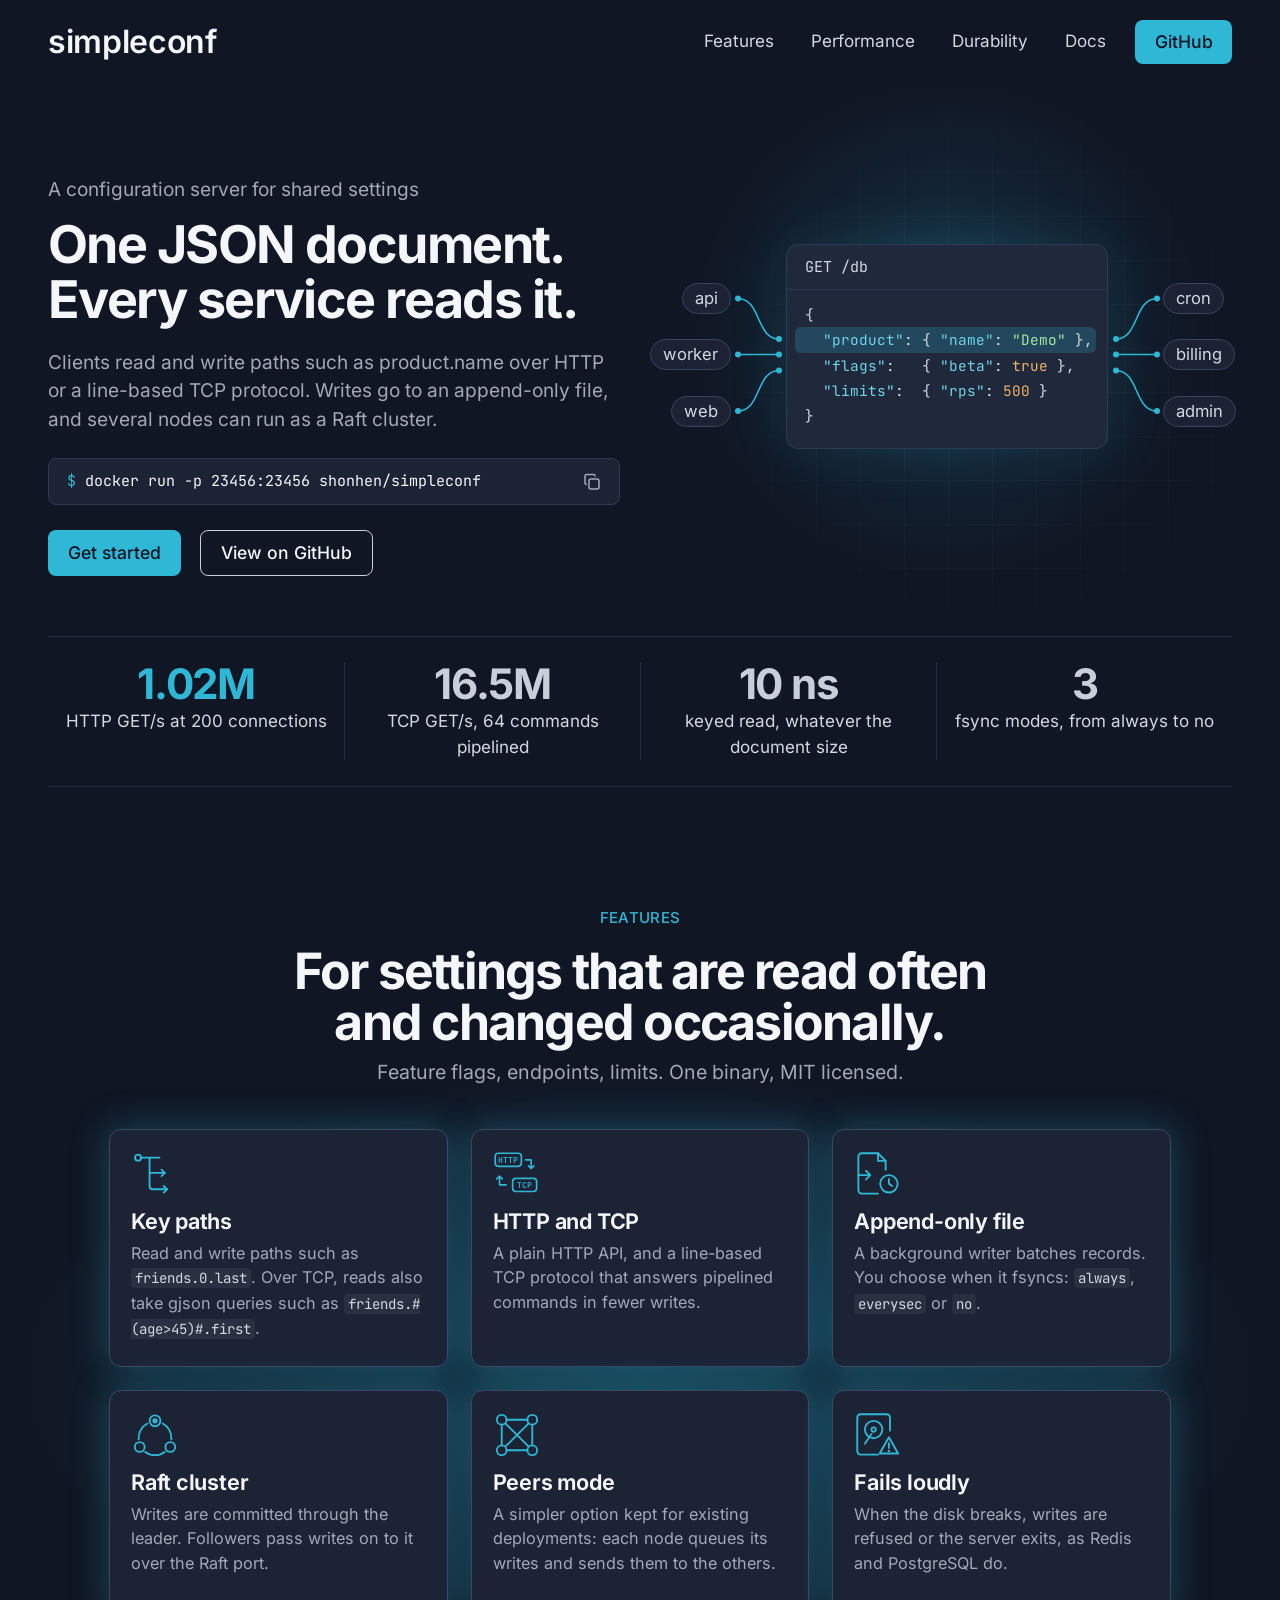
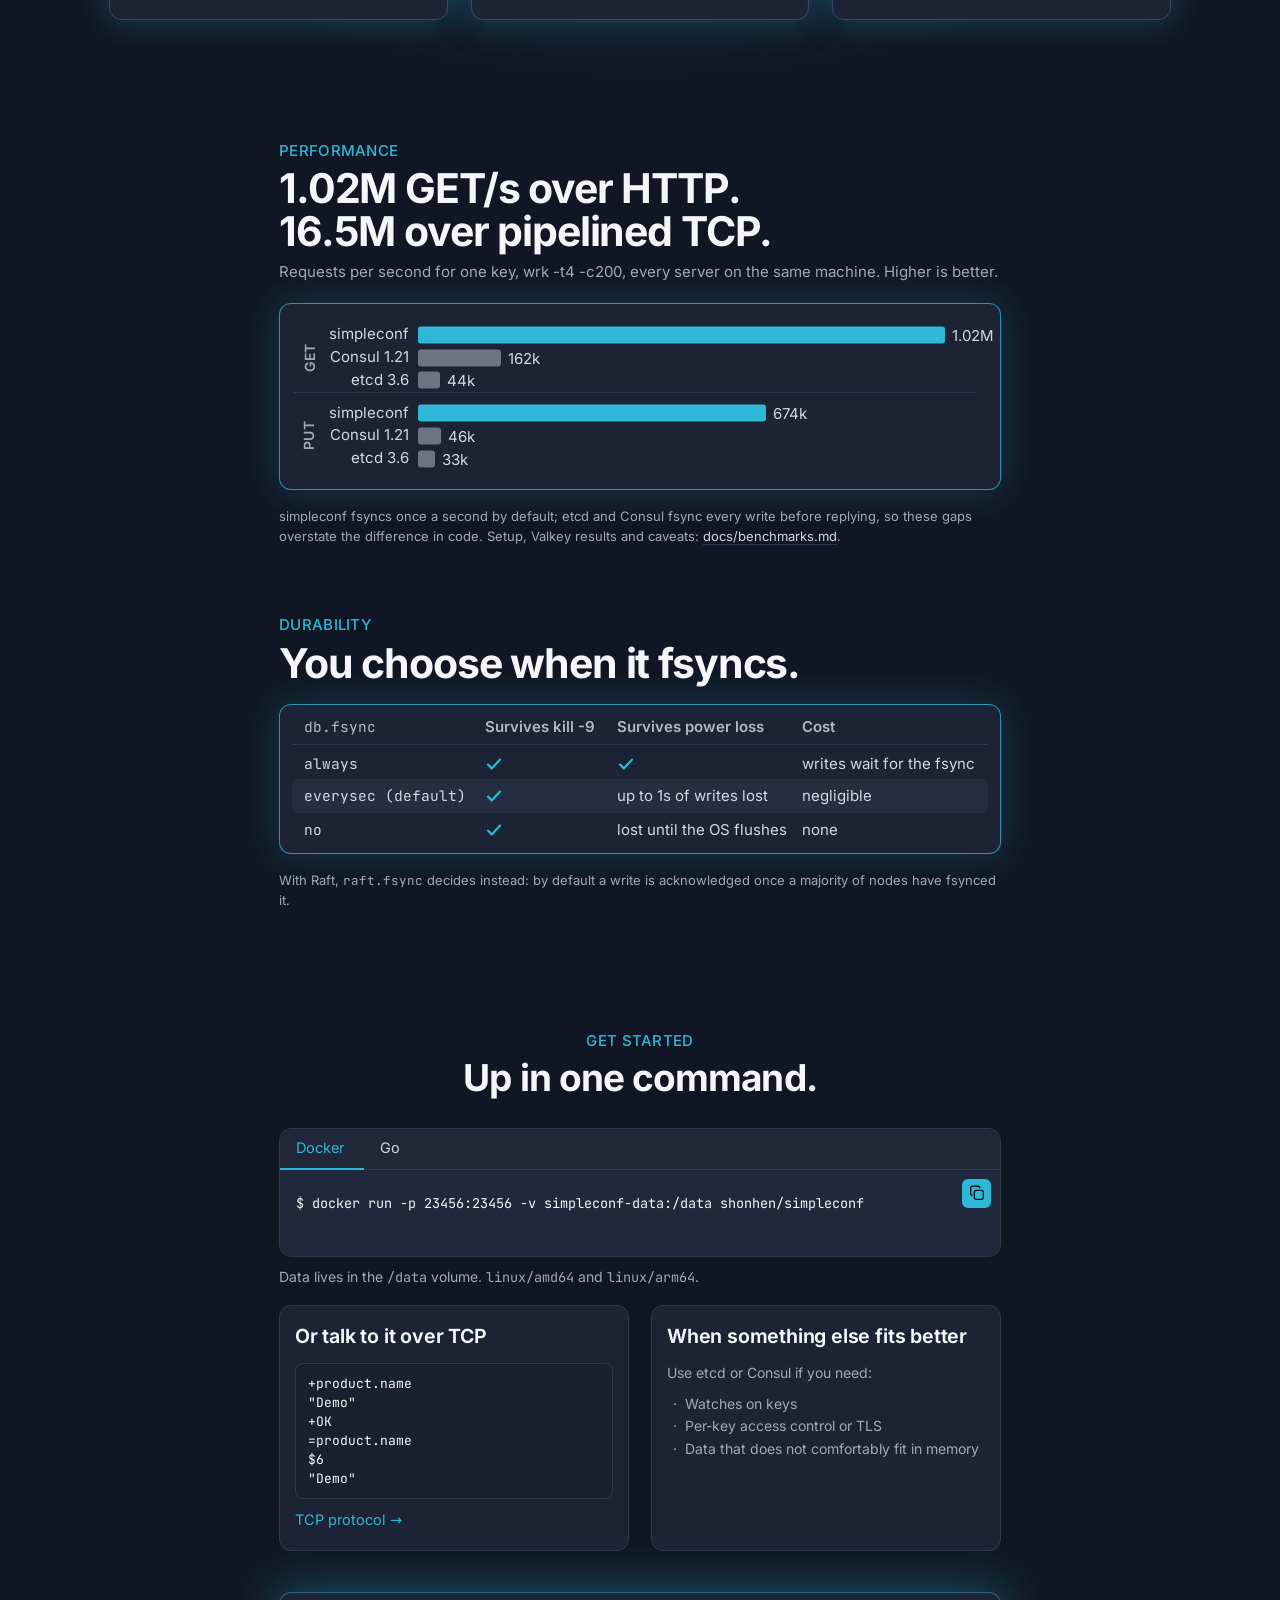
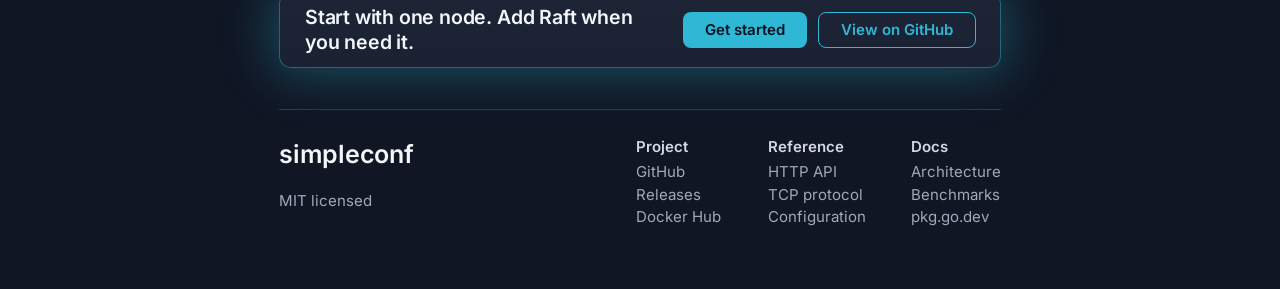
==== commit 196e6cf6: "docs: add a social preview image docs/images/social-preview.svg is the source and the PNG is rendere" ====
--- a/site/index.html
+++ b/site/index.html
@@ -10,7 +10,10 @@
 <meta property="og:title" content="simpleconf: one JSON document every service reads">
 <meta property="og:description" content="A configuration server in Go: one JSON document, read and written by key path over HTTP or TCP.">
 <meta property="og:url" content="https://shaunlee.github.io/simpleconf/">
-<meta name="twitter:card" content="summary">
+<meta property="og:image" content="https://shaunlee.github.io/simpleconf/images/social-preview.png">
+<meta property="og:image:width" content="1280">
+<meta property="og:image:height" content="640">
+<meta name="twitter:card" content="summary_large_image">
 <meta name="theme-color" content="#101624">
 <meta name="color-scheme" content="dark">
 <link rel="icon" href="favicon.svg" type="image/svg+xml">
--- a/site/style.css
+++ b/site/style.css
@@ -126,8 +126,8 @@
   background: var(--panel-2); border: 1px solid #2e3b55; border-radius: var(--radius);
   box-shadow: 0 0 60px rgba(47,184,214,.12);
 }
-.doc-title { height: 45px; padding: 0 18px; display: flex; align-items: center; font: 400 15px var(--mono); color: var(--text); border-bottom: 1px solid #2b3550; }
-.doc-body { margin: 0; padding: 12px 0 0 18px; font-size: 14.4px; line-height: 25.3px; color: var(--text); white-space: pre; }
+.doc-title { height: 45px; padding: 0 18px; display: flex; align-items: center; font: 400 15px/1.5 var(--mono); color: var(--text); border-bottom: 1px solid #2b3550; }
+.doc-body { margin: 0; padding: 12px 0 14px 18px; font-size: 14.4px; line-height: 25.3px; color: var(--text); white-space: pre; }
 .doc-body .hl { display: inline-block; margin: 0 0 0 -10px; padding: 0 10px; width: 301px; border-radius: 6px; background: rgba(47,184,214,.22); }
 .doc-body .k { color: #6fd3ea; }
 .doc-body .s { color: #a5e8a0; }
@@ -191,17 +191,17 @@
 .bar { left: 0; height: 17px; width: calc(var(--v) / var(--max) * 100%); background: var(--other-bar); border-radius: 3px; }
 .bar.ours { background: var(--accent); }
 .val { left: calc(var(--v) / var(--max) * 100% + 7px); font-size: 15px; line-height: 1; color: var(--text); }
-.footnote { color: var(--muted); font-size: 13px; line-height: 16.7px; margin-top: 17px; }
+.footnote { color: var(--muted); font-size: 13px; line-height: 1.5; margin-top: 17px; }
 .footnote code { font-size: 12.5px; }
 .footnote a, .panel-note a { color: var(--text); text-decoration: underline; text-decoration-color: var(--line-strong); text-underline-offset: 3px; }
 .footnote a:hover, .panel-note a:hover { text-decoration-color: var(--accent); }
 
 /* Durability table */
 #durability { padding-top: 68px; }
-.fsync-wrap { background: var(--panel); border: 1px solid rgba(47,184,214,.75); border-radius: var(--radius); padding: 0 12px 6px; box-shadow: 0 0 40px 2px rgba(47,184,214,.22); }
+.fsync-wrap { background: var(--panel); border: 1px solid rgba(47,184,214,.75); border-radius: var(--radius); padding: 6px 12px 6px; box-shadow: 0 0 40px 2px rgba(47,184,214,.22); }
 .fsync { width: 100%; border-collapse: separate; border-spacing: 0; table-layout: fixed; font-size: 15px; }
 .fsync th, .fsync td { height: 34px; padding: 0 0 0 12px; text-align: left; font-weight: 400; color: var(--text); }
-.fsync thead th { height: 36px; color: #b1b8c6; font-weight: 600; border-bottom: 1px solid var(--line-strong); padding-top: 4px; }
+.fsync thead th { height: 34px; color: #b1b8c6; font-weight: 600; border-bottom: 1px solid var(--line-strong); }
 .fsync thead th code { font-weight: 400; }
 .fsync code { font-size: 14.5px; }
 .fsync tbody tr:first-child > * { padding-top: 4px; }
@@ -244,7 +244,7 @@
   border: 1px solid rgba(47,184,214,.45); border-radius: var(--radius);
   box-shadow: 0 0 50px 6px rgba(47,184,214,.34);
 }
-.section .cta h2 { font-size: 19.5px; line-height: 22px; font-weight: 600; letter-spacing: -0.01em; margin: 0; max-width: 330px; }
+.section .cta h2 { font-size: 19.5px; line-height: 1.3; font-weight: 600; letter-spacing: -0.01em; margin: 0; max-width: 330px; }
 .cta .actions { margin: 0; gap: 11px; flex-wrap: nowrap; }
 .cta .btn { height: 36px; font-size: 15px; font-weight: 600; padding: 0 22px; }
 
